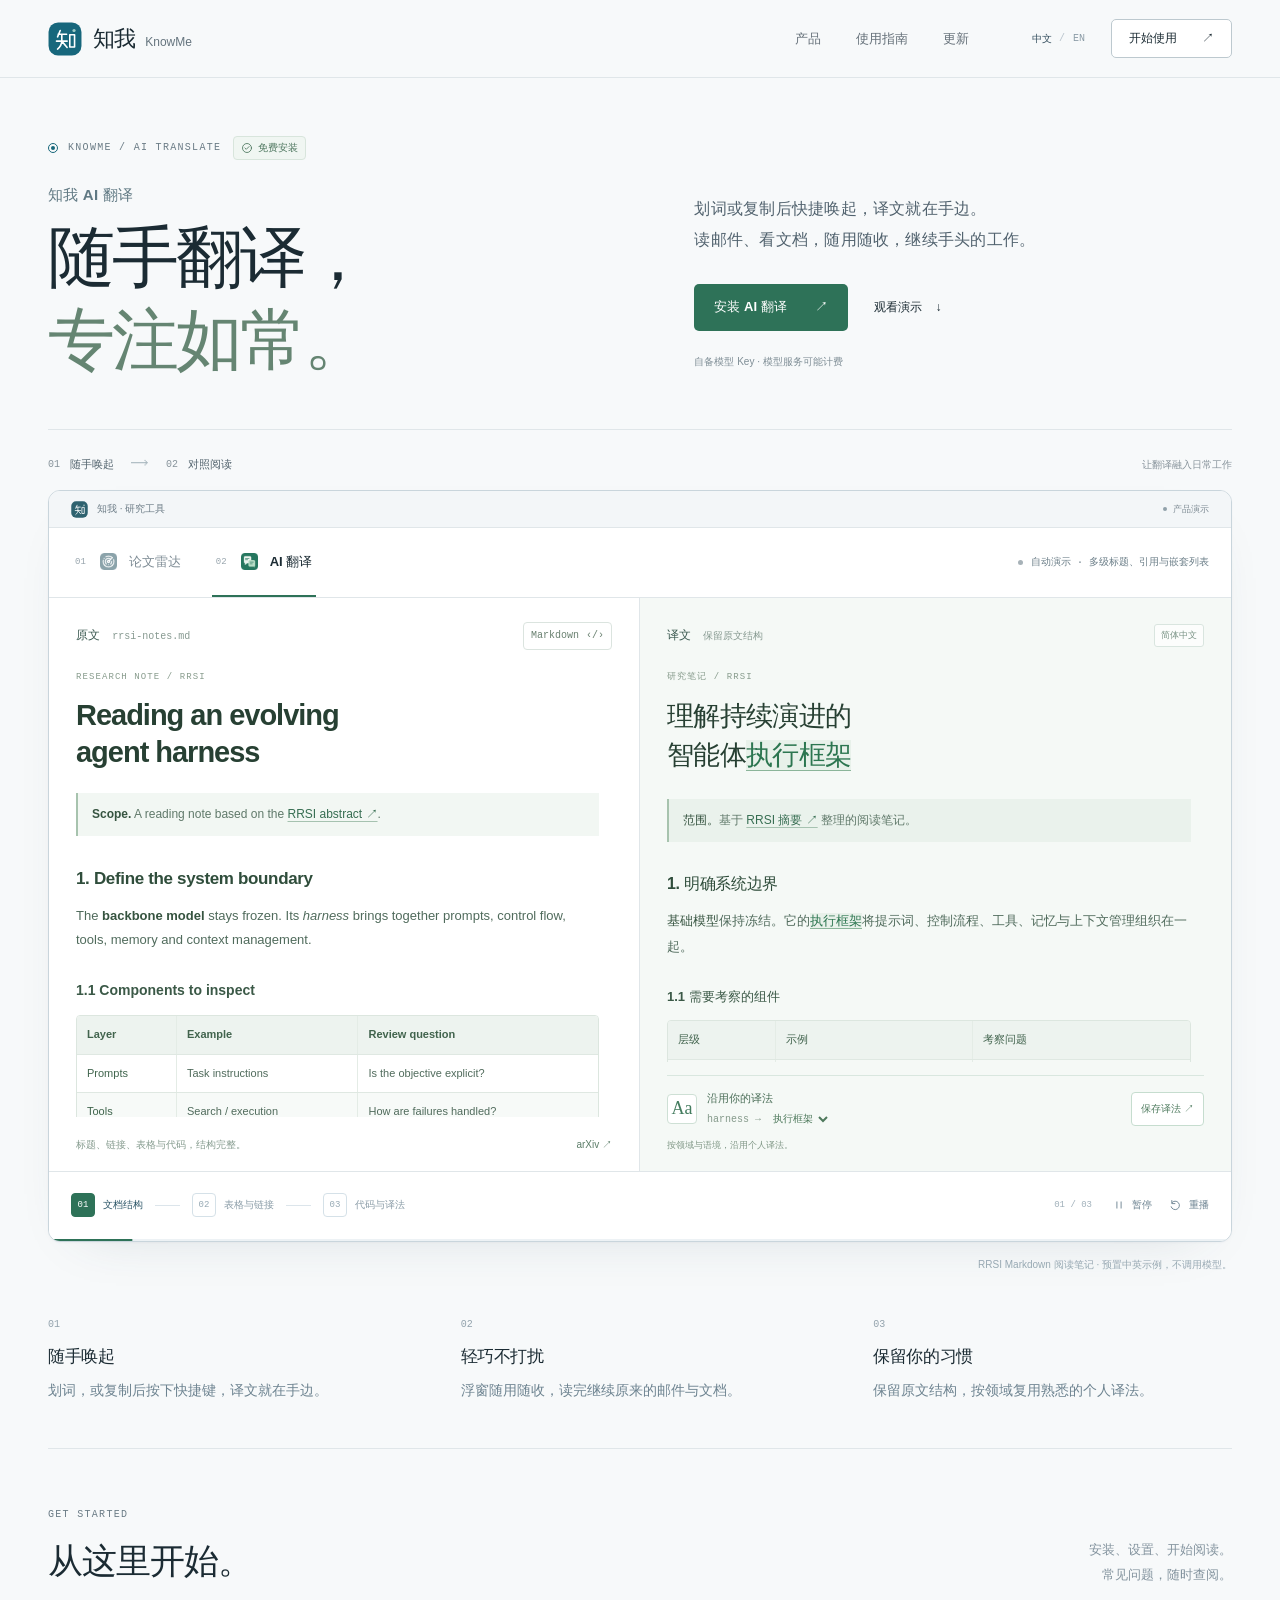
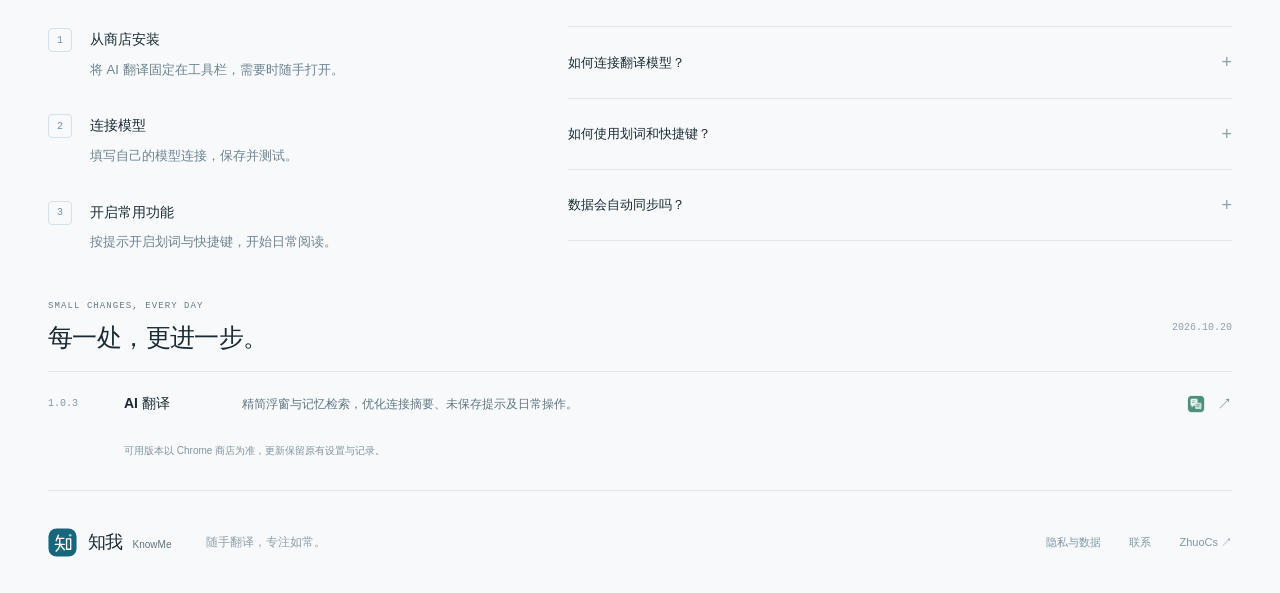
==== ai-translate/index.html @ d17633c9 "Add ai-translate redirect Redirect this fixed alias to its product page while preserving query param" ====
<!doctype html>
<html lang="zh-CN"><head><meta charset="utf-8"><meta name="viewport" content="width=device-width,initial-scale=1">
<title>正在前往知我 AI 翻译</title><link rel="canonical" href="https://hackerchenzhuo.github.io/knowme-ai-translate-site/translate/">
<script>const destination=new URL("../translate/",location.href);destination.search=location.search;destination.hash=location.hash;location.replace(destination.href);</script>
<noscript><meta http-equiv="refresh" content="0;url=../translate/"></noscript></head>
<body><p><a href="../translate/">正在前往知我 AI 翻译 →</a></p></body></html>
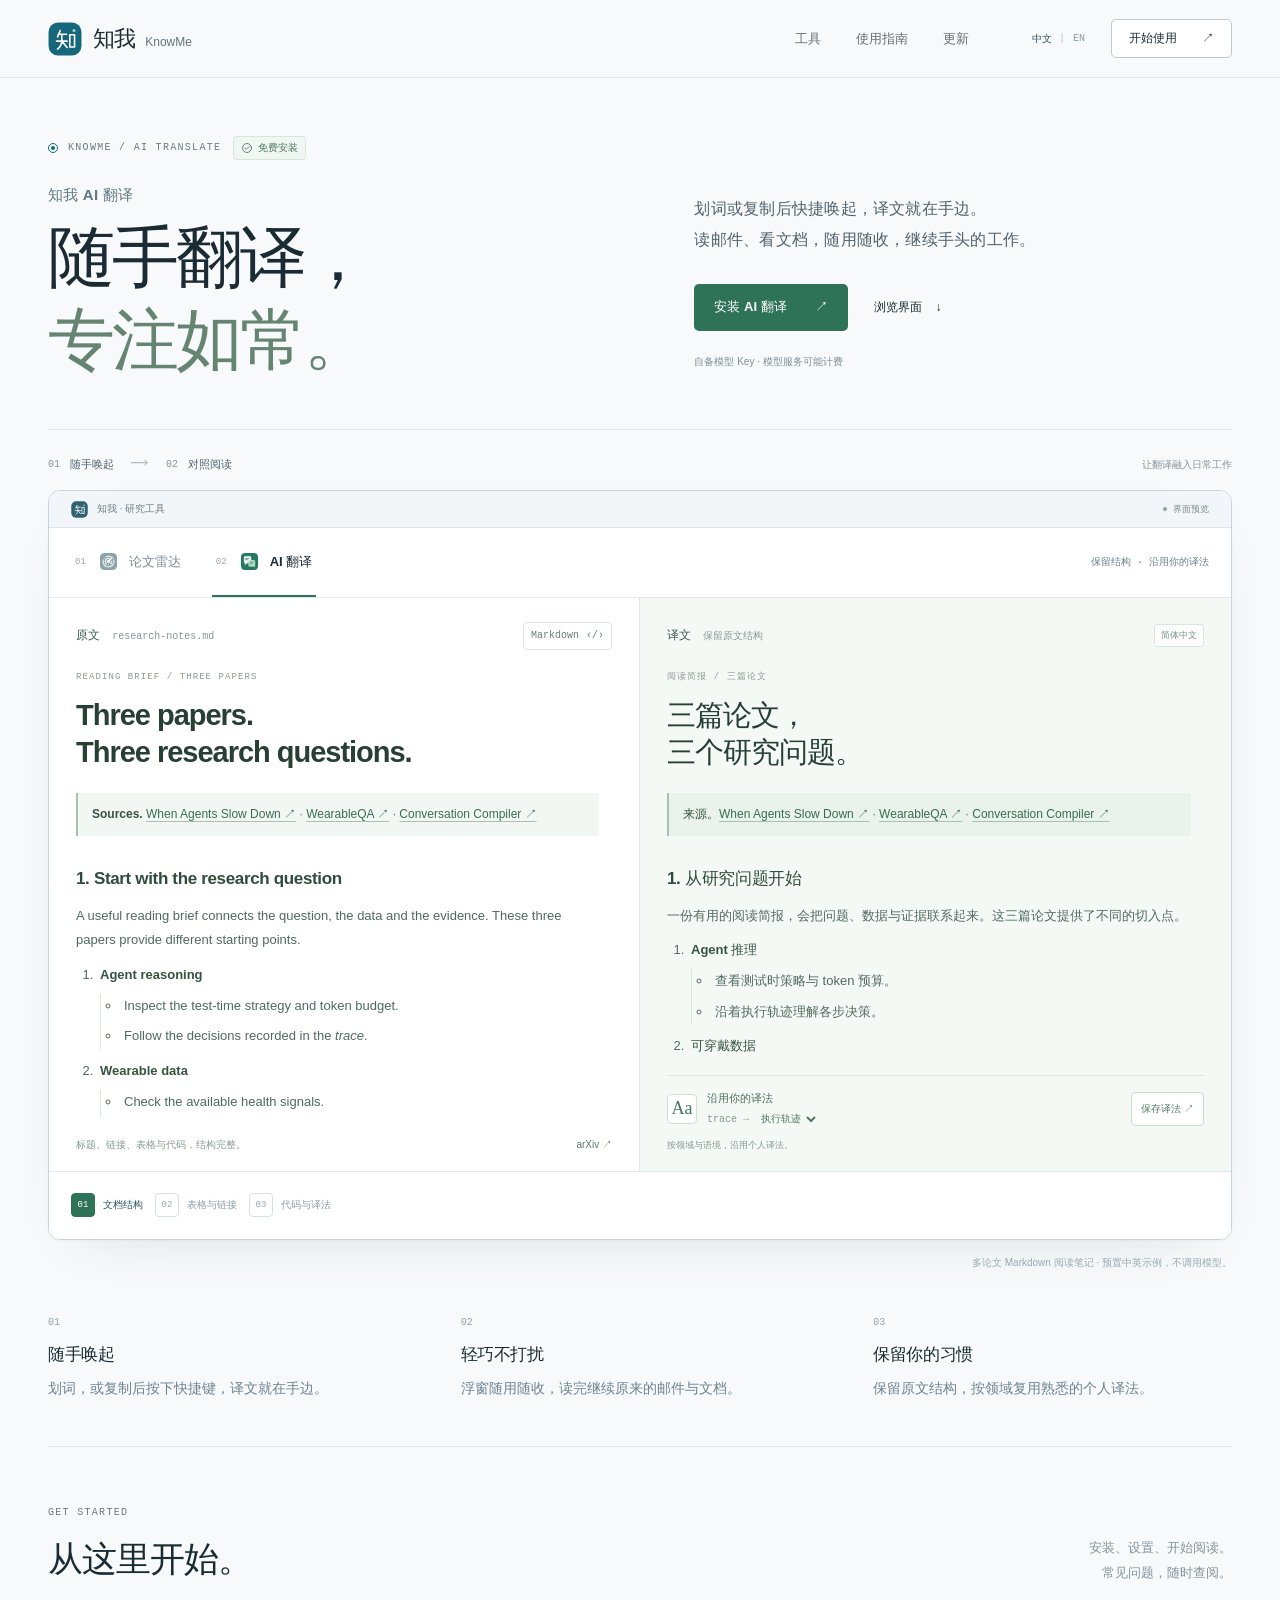
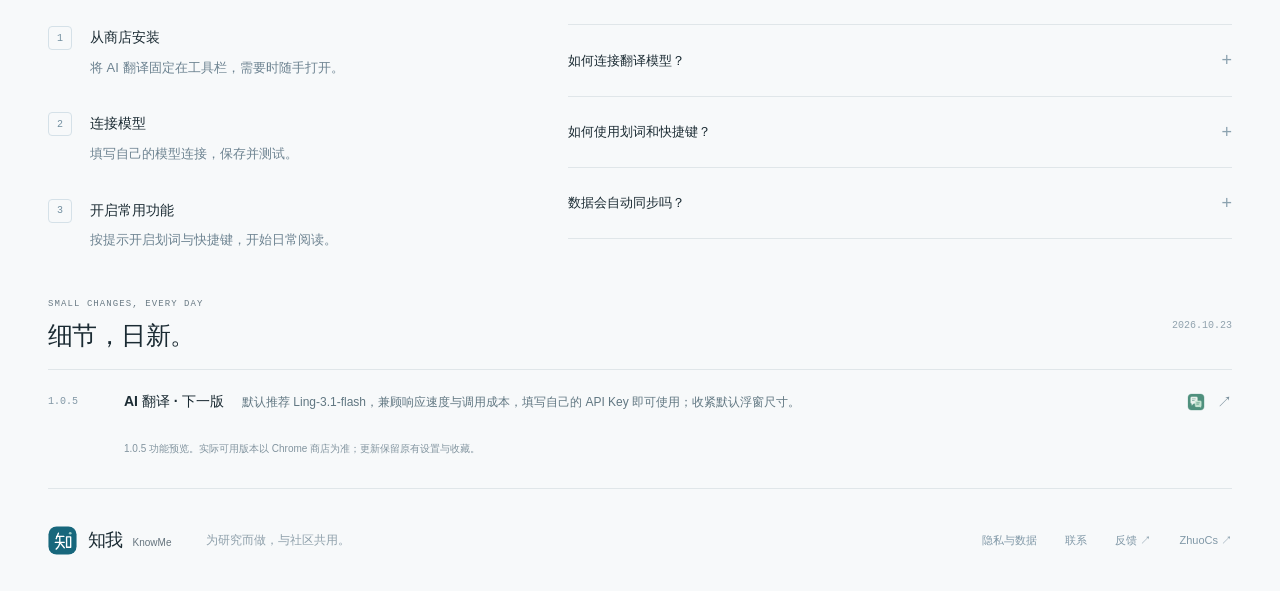
==== commit ecf91150: "Sharpen bilingual previews and introduce the 1.0.5 preview Replace low-resolution media with crisp p" ====
--- a/ai-translate/index.html
+++ b/ai-translate/index.html
@@ -1,6 +1,6 @@
 <!doctype html>
 <html lang="zh-CN"><head><meta charset="utf-8"><meta name="viewport" content="width=device-width,initial-scale=1">
-<title>正在前往知我 AI 翻译</title><link rel="canonical" href="https://hackerchenzhuo.github.io/knowme-ai-translate-site/translate/">
+<title>正在前往知我 AI 翻译</title><link rel="canonical" href="https://hackerchenzhuo.github.io/knowme-research-ai/translate/">
 <script>const destination=new URL("../translate/",location.href);destination.search=location.search;destination.hash=location.hash;location.replace(destination.href);</script>
 <noscript><meta http-equiv="refresh" content="0;url=../translate/"></noscript></head>
 <body><p><a href="../translate/">正在前往知我 AI 翻译 →</a></p></body></html>
